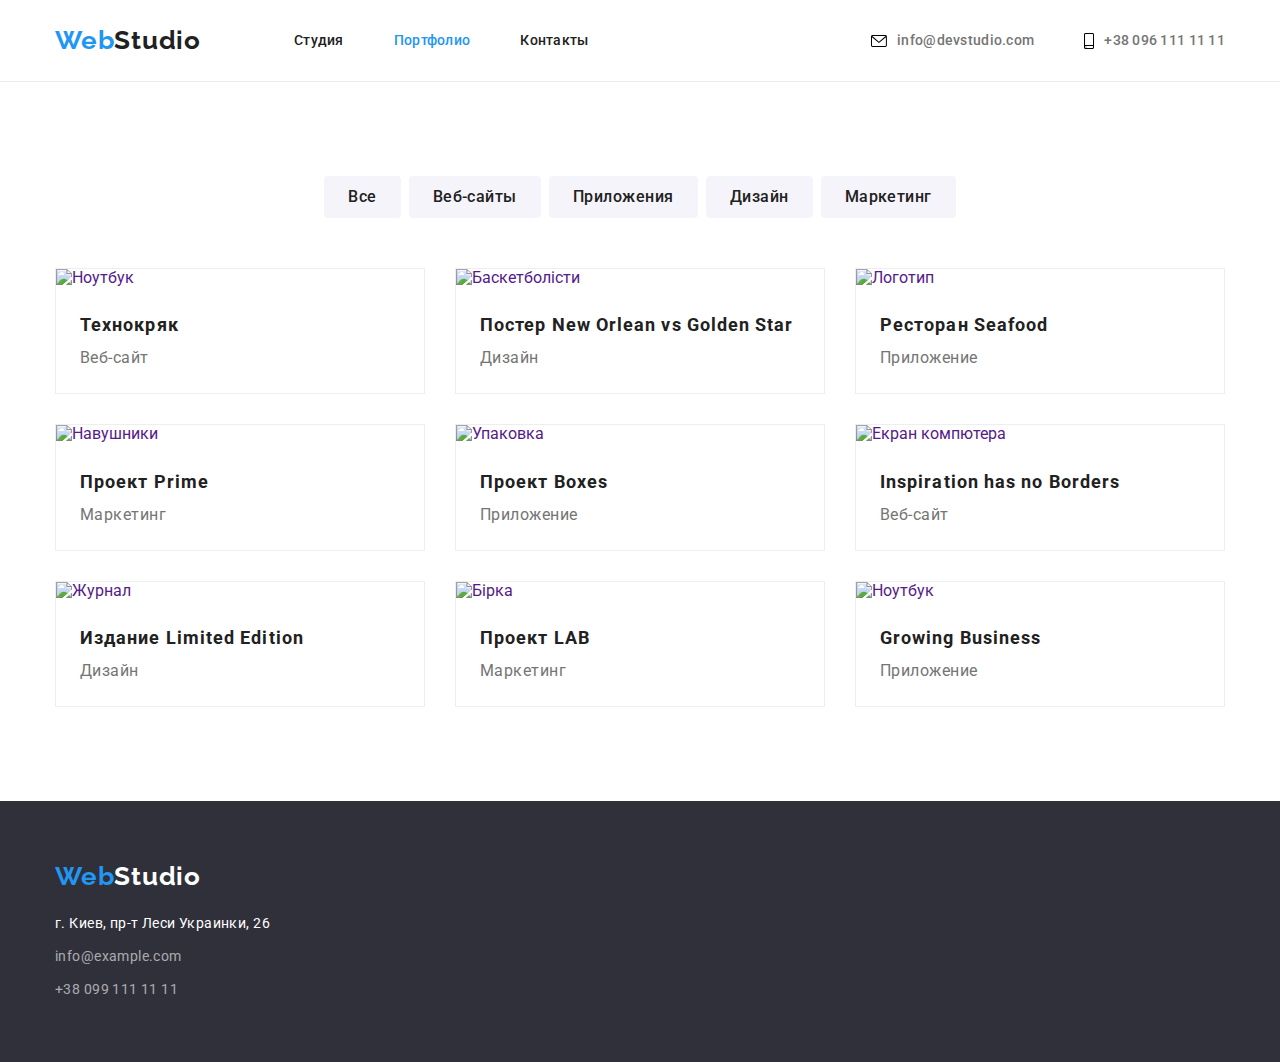
==== portfolio.html @ 0f7753a3 "добавлені декоративні елементи" ====
<!DOCTYPE html>
<html lang="ru">
<head>
    <meta charset="UTF-8">
    <meta name="viewport" content="width=device-width, initial-scale=1.0">
    <title>Document</title>
    <link
        href="https://fonts.googleapis.com/css2?family=Raleway:wght@700&family=Roboto:wght@400;500;700;900&display=swap"
        rel="stylesheet">
     <link rel="stylesheet" 
     href="https://cdnjs.cloudflare.com/ajax/libs/modern-normalize/1.0.0/modern-normalize.min.css">
    <link rel="stylesheet" href="./css/style.css">
</head>

<body class="page">
    <!--Шапка cайту-->
    <header class="box">
        <div class="header wraper portfolio-wraper">
            <nav class="box-navi">
                <a href="./index.html" lang="en" class="logo-link">
                    Web<span class="logo-link-studio">Studio</span>
                </a>
                <ul class="navi-items list">
                    <li class="menu-item">
                        <a href="./index.html" class="navi title">Студия</a>
                    </li>
                    <li class="menu-item">
                        <a href="./portfolio.html" class="navi title curent">Портфолио</a>
                    </li>
                    <li class="menu-item">
                        <a href="" class="navi title">Контакты</a>
                    </li>
                </ul>
            </nav>
            <address class="navi-address">
                <a href="mailto:info@devstudio.com" class="link-navi-address">
                    <svg class="img-address" width="16px">
                        <use href="./img/sprite.svg#icon-envelope-hover"></use> 
                    </svg>
                    info@devstudio.com</a>
                <a href="tel:+380961111111" class="link-navi-address">
                    <svg class="img-address-tell">
                        <use href="./img/sprite.svg#icon-smartphone"></use>
                    </svg>
                    +38 096 111 11 11</a>
            </address>
        </div>
    </header>
         <!--main-->
    <main>
        <section class="section">
         <div class="wraper wraper-portfolio">
             <h1 hidden>Нашы роботы</h1>
             <ul class="button-menu list">
                 <li class="button-link">
                     <button class="button-name" type="button">Все</button>
                 </li>
                 <li class="button-link">
                     <button class="button-name" type="button">Веб-сайты</button>
                 </li>
                 <li class="button-link">
                    <button class="button-name" type="button">Приложения</button>
                 </li>
                 <li class="button-link">
                    <button class="button-name" type="button">Дизайн</button>
                 </li>
                 <li class="button-link">
                    <button class="button-name" type="button">Маркетинг</button>
                 </li>
             </ul>
             <ul class="item-menu list">
                 <li class="work-sample">
                     <a class="link" href=""><img class="img-sample" src="./img/Portpholio/img1.jpg" alt="Ноутбук" width="370px" height="294px">
                         <div class="about-work">
                             <h2 class="work title">Технокряк</h2>
                             <p class="paragraph work">Веб-сайт</p>
                          </div>
                     </a>
                 </li>
                 <li class="work-sample">
                    <a class="link" href=""><img class="img-sample" src="./img/Portpholio/img2.jpg" alt="Баскетболісти" width="370px" height="294px">
                         <div class="about-work">
                             <h2 class="work title">Постер New Orlean vs Golden Star</h2>
                             <p class="paragraph work">Дизайн</p>
                         </div>
                     </a>
                 </li>
                 <li class="work-sample">
                     <a class="link" href=""><img class="img-sample" src="./img/Portpholio/img3.jpg" alt="Логотип" width="370px" height="294px">
                         <div class="about-work">
                             <h2 class="work title">Ресторан Seafood</h2>
                              <p class="paragraph work">Приложение</p>
                        </div>
                     </a>
                 </li>
                 <li class="work-sample">
                     <a class="link" href=""><img class="img-sample" src="./img/Portpholio/img4.jpg" alt="Навушники" width="370px" height="294px"> 
                         <div class="about-work">
                             <h2 class="work title">Проект Prime</h2>
                             <p class="paragraph work">Маркетинг</p>
                         </div>
                     </a>
                 </li>
                 <li class="work-sample">
                     <a class="link" href=""><img class="img-sample" src="./img/Portpholio/img5.jpg" alt="Упаковка" width="370px" height="294px">
                         <div class="about-work">
                             <h2 class="work title">Проект Boxes</h2>
                             <p class="paragraph work">Приложение</p>
                         </div>
                     </a>
                 </li>
                 <li class="work-sample">
                     <a class="link" href=""><img class="img-sample" src="./img/Portpholio/img6.jpg" alt="Екран компютера" width="370px" height="294px">
                         <div class="about-work">
                             <h2 class="work title">Inspiration has no Borders</h2>
                             <p class="paragraph work">Веб-сайт</p>
                        </div>
                     </a>
                 </li>
                <li class="work-sample">
                     <a class="link" href=""><img class="img-sample" src="./img/Portpholio/img7.jpg" alt="Журнал" width="370px" height="294px">
                         <div class="about-work">
                             <h2 class="work title">Издание Limited Edition</h2>
                              <p class="paragraph work">Дизайн</p>
                        </div>
                     </a>
                </li>
                <li class="work-sample">
                     <a class="link" href=""><img class="img-sample" src="./img/Portpholio/img8.jpg" alt="Бірка" width="370px" height="294px">
                         <div class="about-work">
                             <h2 class="work title">Проект LAB</h2>
                              <p class="paragraph work">Маркетинг</p>
                          </div>
                     </a>
                </li>
                <li class="work-sample">
                     <a class="link" href=""><img class="img-sample" src="./img/Portpholio/img9.jpg" alt="Ноутбук" width="370px" height="294px">
                         <div class="about-work">
                             <h2 class="work title">Growing Business</h2>
                             <p class="paragraph work">Приложение</p>
                         </div> 
                     </a>
                </li>
             </ul>
         </div>
        </section>
    </main>

    <!--Подвал-->
    <footer class="footer-section">
        <div class="footer-container wraper">
            <a href="./index.html" lang="en" class="logo-link">
                Web<span class="logo-studio-footer">Studio</span>
            </a>
            <address class="box-address">
                <p class="contacts">г. Киев, пр-т Леси Украинки, 26</p>
                <a href="mailto:info@example.com" class="footer-link contacts">info@example.com</a>
                <a href="tell:+380991111111" class="footer-link contacts">+38 099 111 11 11</a>
            </address>
        </div>
    </footer>

</body>

</html>
---- css/style.css ----
:root {
  --primery-text-color: #757575;
  --title-text-color: #212121;
  --accent-color: #2196f3;
  --primery-font: roboto, sans-serif;
}

/*================body=======================*/

.page {
  color: var(--primery-text-color);
  font-family: var(--primery-font);
}

*,
*::before,
*::after {
  margin: 0;
  padding: 0;
}

.title {
  color: var(--title-text-color);
  text-decoration: none;
}

.list {
  list-style: none;
  text-decoration: none;
}

.wraper {
  width: 1200px;
  padding-left: 15px;
  padding-right: 15px;
  /*outline: 1px solid red;*/
  margin-left: auto;
  margin-right: auto;
}

.img {
  display: block;
}

/*======================   header   ==================================*/
.box {
  border-bottom: 1px solid #ececec;
}

.box-navi {
  display: flex;
  margin-right: auto;
}

.header {
  display: flex;
}

.logo-link {
  color: var(--accent-color);
  font-size: 26px;
  line-height: 1.2;
  letter-spacing: 0.03em;
  font-weight: 700;
  text-decoration: none;
  font-family: Raleway, sans-serif;
}

.box-navi .logo-link {
  padding-top: 25px;
  padding-bottom: 25px;
}

.logo-link-studio {
  color: var(--title-text-color);
}

.navi-items {
  display: flex;
  align-items: center;
  margin-left: 93px;
}

.navi-items .navi {
  text-decoration: none;
  font-weight: 500;
  font-size: 14px;
  line-height: 1.14;
  letter-spacing: 0.02em;
}

.navi:hover,
.navi:focus {
  color: var(--accent-color);
}

.navi.curent {
  color: var(--accent-color);
}

.menu-item:nth-child(n + 2) {
  margin-left: 50px;
}

.navi-address {
  display: flex;
  align-items: center;
  /*padding-right: 15px;*/
}

.link-navi-address {
  color: var(--primery-text-color);
  font-weight: 500;
  font-size: 14px;
  line-height: 1.14;
  letter-spacing: 0.02em;
  font-style: normal;
  text-decoration: none;

  display: inline-flex;
  align-items: center;
}

.link-navi-address:first-child {
  margin-right: 50px;
}

.link-navi-address:hover,
.link-navi-address:focus {
  color: var(--accent-color);
}

.img-address {
  width: 16px;
  height: 12px;
  margin-right: 10px;
}

.img-address-tell {
  width: 10px;
  height: 16px;
  margin-right: 10px;
}

.img-address:hover,
.link-navi-address:hover {
  fill: var(--accent-color);
}

/*===========================   main   =============================*/

.hero-section {
  text-align: center;
  padding-top: 200px;
  padding-bottom: 200px;
  background-image: linear-gradient(
      rgba(47, 48, 58, 0.4),
      rgba(47, 48, 58, 0.4)
    ),
    url("../img/hero.jpg");
  background-repeat: no-repeat;
  background-size: cover;
}

.hero-title {
  color: #ffffff;
  font-weight: 900;
  font-size: 44px;
  line-height: 1.36;

  letter-spacing: 0.06em;
  text-transform: uppercase;
  width: 696px;

  margin-top: 0px;
  margin-bottom: 30px;
  margin-left: auto;
  margin-right: auto;
}

.button {
  color: #ffffff;
  background: #2196f3;
  border-color: transparent;
  font: var(--primery-font);
  font-weight: 700;
  font-size: 16px;
  line-height: 1.87;
  letter-spacing: 0.06em;

  padding: 10px 32px;
  border-radius: 4px;
  box-shadow: 0px 4px 4px rgba(0, 0, 0, 0.15);
  cursor: pointer;
  /*display: flex;
  align-items: center;
  text-align: center;*/
}

/*==================================   priority   ==============================*/
.priority-section {
  padding-bottom: 94px;
  padding-top: 94px;
  /*padding-left: 15px;
  padding-right: 15px;*/
}

.priority-list {
  margin-top: 0px;
  margin-left: 0px;

  display: flex;
  justify-content: space-between;
}

.priority-boxes {
  width: 270px;
}

.priority-boxes::before {
  content: "";
  display: block;
  width: 100%;
  height: 120px;
  border-radius: 4px;
  background: #f5f4fa;
  margin-bottom: 30px;

  background-repeat: no-repeat;
  background-position: center;
  background-size: 70px 70px;
}

.priority-img::before {
  background-image: url("../img/logo/antenna.svg");
}

.clock-priority-img::before {
  background-image: url("../img/logo/clock.svg");
}

.diagram-priority-img::before {
  background-image: url("../img/logo/diagram.svg");
}

.astronaut-priority-img::before {
  background-image: url("../img/logo/astronaut.svg");
}

.priority-name {
  font-weight: 700;
  font-size: 14px;
  line-height: 1.14;
  letter-spacing: 0.03em;
  text-transform: uppercase;

  margin-top: 0px;
  margin-bottom: 10px;
}

.article {
  font-weight: 400;
  font-size: 14px;
  line-height: 1.71;
  letter-spacing: 0.03em;

  margin: 0px;
}

/*===========================   what-we-do   ==========================*/
.what-we-do-section {
  padding-bottom: 94px;
}

.what-we-do .title {
  font-weight: 700;
  font-size: 36px;
  line-height: 1.16;
  text-align: center;
  letter-spacing: 0.03em;

  margin-top: 0px;
  margin-bottom: 50px;
  margin-left: auto;
  margin-right: auto;
  text-align: center;
}

.what-we-do-list {
  margin-left: 0;

  display: flex;
}

.what-we-do-img:not(:first-child) {
  margin-left: 30px;
}

/*=============================   comand   ===========================*/
.comand-section {
  background-color: #f5f4fa;
  padding-bottom: 94px;
  padding-top: 94px;
}

.comand-title {
  font-weight: 700;
  font-size: 36px;
  line-height: 1.16;
  text-align: center;
  letter-spacing: 0.03em;

  margin-bottom: 50px;
}

.comand-list {
  display: flex;
  justify-content: space-between;
}

.img-comand {
  margin-bottom: 30px;
}

.comand-name {
  font-weight: 500;
  font-size: 16px;
  line-height: 1.19;
  text-align: center;
  letter-spacing: 0.03em;

  margin-bottom: 10px;
}

.profession {
  font-weight: 400;
  font-size: 16px;
  line-height: 1.19;
  text-align: center;
  letter-spacing: 0.03em;

  margin-top: 0px;
  margin-bottom: 0px;
  padding-bottom: 30px;
}

.card {
  border: 1px solid transparent;
  box-shadow: 0px 1px 3px rgba(0, 0, 0, 0.12), 0px 1px 1px rgba(0, 0, 0, 0.14),
    0px 2px 1px rgba(0, 0, 0, 0.2);
}

/*.card:not(:first-child) {
  margin-left: 30px;
}*/
/*================================   footer   ============================*/
.footer-section {
  background-color: #2f303a;
  padding-bottom: 60px;
  padding-top: 60px;
}

.footer-container {
  padding-right: 15px;
  padding-left: 15px;
}

.footer-container .logo-link {
  display: block;
  margin-bottom: 20px;
}

.logo-studio-footer {
  color: #ffffff;
}

.box-address {
  color: #ffffff;
  font-weight: 400;
  font-size: 14px;
  line-height: 1.71;
  letter-spacing: 0.03em;
  font-style: normal;
}

.footer-link {
  color: rgba(255, 255, 255, 0.6);
  font-weight: 400;
  font-size: 14px;
  line-height: 1.71;
  letter-spacing: 0.03em;
  text-decoration: none;
  display: block;
}

.box-address .contacts:not(:last-child) {
  margin-bottom: 9px;
}

/*=================================      !!!   Portfolio  !!!   =================================*/
.section {
  padding-bottom: 94px;
  padding-top: 94px;
}
/*=============================   buttons   ============================*/

.wraper-portfolio {
  padding-right: 15px;
  padding-left: 15px;
}

.button-menu {
  margin-bottom: 50px;

  display: flex;
  justify-content: center;
}

.button-name {
  color: var(--title-text-color);
  background-color: #f5f4fa;
  font-weight: 500;
  font-size: 16px;
  line-height: 1.62;
  text-align: center;
  letter-spacing: 0.03em;
  font-family: var(--primery-font);
  border-color: transparent;
  border-radius: 4px;
  cursor: pointer;

  padding: 6px 22px;
}

.button-link:nth-child(n + 2) {
  margin-left: 8px;
}

.button-name:hover,
.button-name:focus {
  background-color: var(--accent-color);
  color: #ffffff;
}

/*======================   item-menu   =======================*/
.item-menu {
  display: flex;
  flex-wrap: wrap;
}

.work-sample {
  border: 1px solid #eeeeee;
  margin-right: 30px;
  margin-bottom: 30px;
  width: 370px;
}

.work-sample:nth-child(3n) {
  margin-right: 0;
}

.work-sample:nth-last-child(-n + 3) {
  margin-bottom: 0;
}

.work {
  font-weight: 700;
  font-size: 18px;
  line-height: 2;
  letter-spacing: 0.06em;
}

.paragraph {
  font-weight: 400;
  font-size: 16px;
  line-height: 1.87;
  letter-spacing: 0.03em;
  color: var(--primery-text-color);
}

.link {
  text-decoration: none;
}

.img-sample {
  margin-bottom: 0px;
}
.about-work {
  padding: 20px 24px;
}
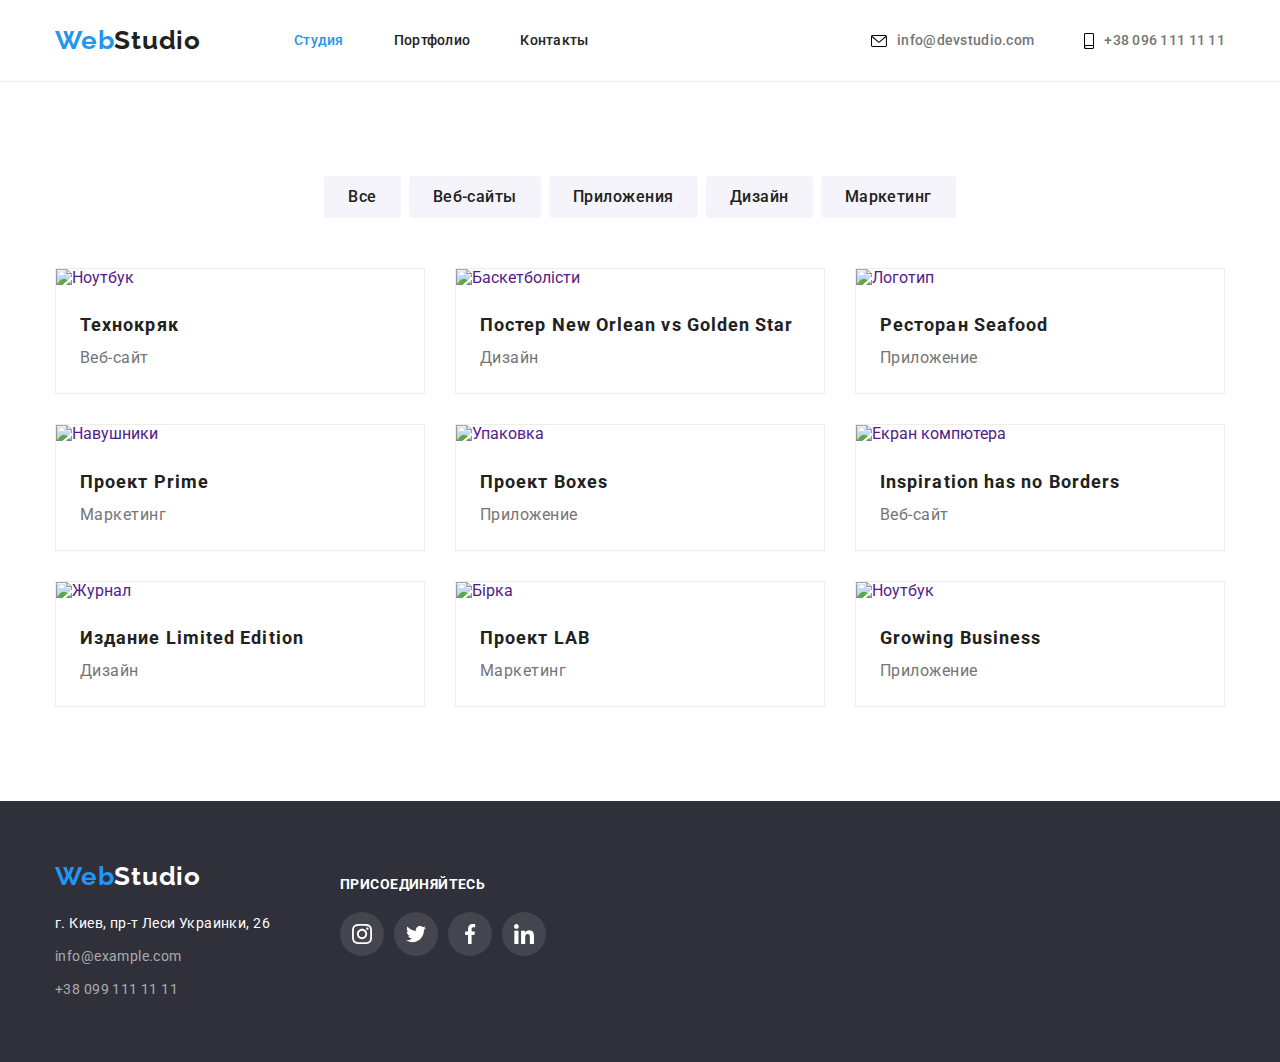
==== commit 78310155: "Site with sprite" ====
--- a/portfolio.html
+++ b/portfolio.html
@@ -15,17 +15,17 @@
 <body class="page">
     <!--Шапка cайту-->
     <header class="box">
-        <div class="header wraper portfolio-wraper">
+        <div class="header wraper">
             <nav class="box-navi">
                 <a href="./index.html" lang="en" class="logo-link">
                     Web<span class="logo-link-studio">Studio</span>
                 </a>
                 <ul class="navi-items list">
                     <li class="menu-item">
-                        <a href="./index.html" class="navi title">Студия</a>
+                        <a href="" class="navi title curent">Студия</a>
                     </li>
                     <li class="menu-item">
-                        <a href="./portfolio.html" class="navi title curent">Портфолио</a>
+                        <a href="./portfolio.html" class="navi title">Портфолио</a>
                     </li>
                     <li class="menu-item">
                         <a href="" class="navi title">Контакты</a>
@@ -34,8 +34,8 @@
             </nav>
             <address class="navi-address">
                 <a href="mailto:info@devstudio.com" class="link-navi-address">
-                    <svg class="img-address" width="16px">
-                        <use href="./img/sprite.svg#icon-envelope-hover"></use> 
+                    <svg class="img-address">
+                        <use href="./img/sprite.svg#icon-envelope-hover"></use>
                     </svg>
                     info@devstudio.com</a>
                 <a href="tel:+380961111111" class="link-navi-address">
@@ -149,14 +149,49 @@
     <!--Подвал-->
     <footer class="footer-section">
         <div class="footer-container wraper">
-            <a href="./index.html" lang="en" class="logo-link">
-                Web<span class="logo-studio-footer">Studio</span>
-            </a>
-            <address class="box-address">
-                <p class="contacts">г. Киев, пр-т Леси Украинки, 26</p>
-                <a href="mailto:info@example.com" class="footer-link contacts">info@example.com</a>
-                <a href="tell:+380991111111" class="footer-link contacts">+38 099 111 11 11</a>
-            </address>
+            <div class="footer-box">
+                <a href="./index.html" lang="en" class="logo-link">
+                    Web<span class="logo-studio-footer">Studio</span>
+                </a>
+                <address class="box-address">
+                    <p class="contacts">г. Киев, пр-т Леси Украинки, 26</p>
+                    <a href="mailto:info@example.com" class="footer-link contacts">info@example.com</a>
+                    <a href="tell:+380991111111" class="footer-link contacts">+38 099 111 11 11</a>
+                </address>
+            </div>
+            <div class="footer-social-address">
+                <h2 class="footer-title title">присоединяйтесь</h2>
+                <ul class="social-item list">
+                    <li class="social-network-box">
+                        <a href="#" class="social-network social-footer">
+                            <svg class="footer-icon icon">
+                                <use href="../img/sprite.svg#icon-instagram"></use>
+                            </svg>
+                        </a>
+                    </li>
+                    <li class="social-network-box">
+                        <a href="#" class="social-network social-footer">
+                            <svg class="footer-icon icon">
+                                <use href="../img/sprite.svg#icon-twitter"></use>
+                            </svg>
+                        </a>
+                    </li>
+                    <li class="social-network-box">
+                        <a href="#" class="social-network social-footer">
+                            <svg class="footer-icon icon">
+                                <use href="./img/sprite.svg#icon-facebook"></use>
+                            </svg>
+                        </a>
+                    </li>
+                    <li class="social-network-box">
+                        <a href="#" class="social-network social-footer">
+                            <svg class="footer-icon icon">
+                                <use href="./img/sprite.svg#icon-linkedin"></use>
+                            </svg>
+                        </a>
+                    </li>
+                </ul>
+            </div>
         </div>
     </footer>
 
--- a/css/style.css
+++ b/css/style.css
@@ -341,18 +341,131 @@
 
   margin-top: 0px;
   margin-bottom: 0px;
-  padding-bottom: 30px;
+  padding-bottom: 16px;
 }
 
 .card {
   border: 1px solid transparent;
   box-shadow: 0px 1px 3px rgba(0, 0, 0, 0.12), 0px 1px 1px rgba(0, 0, 0, 0.14),
     0px 2px 1px rgba(0, 0, 0, 0.2);
-}
-
-/*.card:not(:first-child) {
-  margin-left: 30px;
-}*/
+  background-color: #ffffff;
+}
+
+.social-item {
+  display: flex;
+  justify-content: center;
+  align-items: center;
+
+  padding-bottom: 30px;
+}
+
+.social-network {
+  border-radius: 50%;
+  width: 44px;
+  height: 44px;
+  background-color: #ffffff;
+
+  display: flex;
+  justify-content: center;
+  align-items: center;
+}
+
+.social-network-box {
+  margin-right: 10px;
+}
+
+.social-network-box:last-child {
+  margin-right: 0px;
+}
+
+.social-network:hover
+.social-network:focus {
+  background-color: var(--accent-color);
+}
+
+.icon {
+  width: 20px;
+  height: 20px;
+  fill: #afb1b8;
+}
+
+.social-network:hover .icon
+.social-network:focus .icon {
+  fill: #ffffff;
+}
+
+/*============================== customer section ========================*/
+.customer-title {
+font-weight: 700;
+font-size: 36px;
+line height: 1.17;
+text-align: center;
+letter-spacing: 0.03em;
+
+margin-bottom: 50px;
+}
+
+.customer-section {
+  padding-top: 94px;
+  padding-bottom: 94px;
+}
+
+.customer-list {
+display: flex;
+justify-content: space-between;
+}
+
+.link-icon {
+width: 170px;
+height: 90px;
+border: 1px solid #AFB1B8;
+border-radius: 4px;
+display: flex;
+justify-content: center;
+align-items: center;
+}
+
+.link-icon:hover {
+  border-color:  var(--accent-color);
+}
+
+.link-icon:hover .logo-icon {
+  fill: var(--accent-color);
+}
+
+
+
+.logo-icon {
+ width: 44px;
+ height: 49px;
+ fill: #AFB1B8;
+}
+
+.second {
+ width: 40px;
+ height: 52px;
+}
+
+.third {
+ width: 41px;
+ height: 42px;
+}
+
+.fourth {
+ width: 80px;
+ height: 42px;
+}
+
+.fifth {
+ width: 59px;
+ height: 47px;
+}
+
+ .sixth {
+ width: 88px;
+ height: 45px;
+}
+
 /*================================   footer   ============================*/
 .footer-section {
   background-color: #2f303a;
@@ -396,6 +509,41 @@
 .box-address .contacts:not(:last-child) {
   margin-bottom: 9px;
 }
+
+.footer-title {
+  color: #ffffff;
+  font-weight: 700;
+  font-size: 14px;
+  line-height: 1.14;
+  letter-spacing: 0.03em;
+  text-transform: uppercase;
+  margin-bottom: 20px;
+}
+
+.social-footer {
+  background: rgba(255, 255, 255, 0.1);
+}
+
+.social-footer:hover {
+  background-color: var(--accent-color);
+}
+
+.footer-icon {
+  fill: #ffffff;
+}
+
+.footer-container {
+  display: flex;
+}
+
+.footer-social-address {
+  margin-left: 70px;
+  display: flex;
+  flex-direction: column;
+  justify-content: center;
+}
+
+
 
 /*=================================      !!!   Portfolio  !!!   =================================*/
 .section {
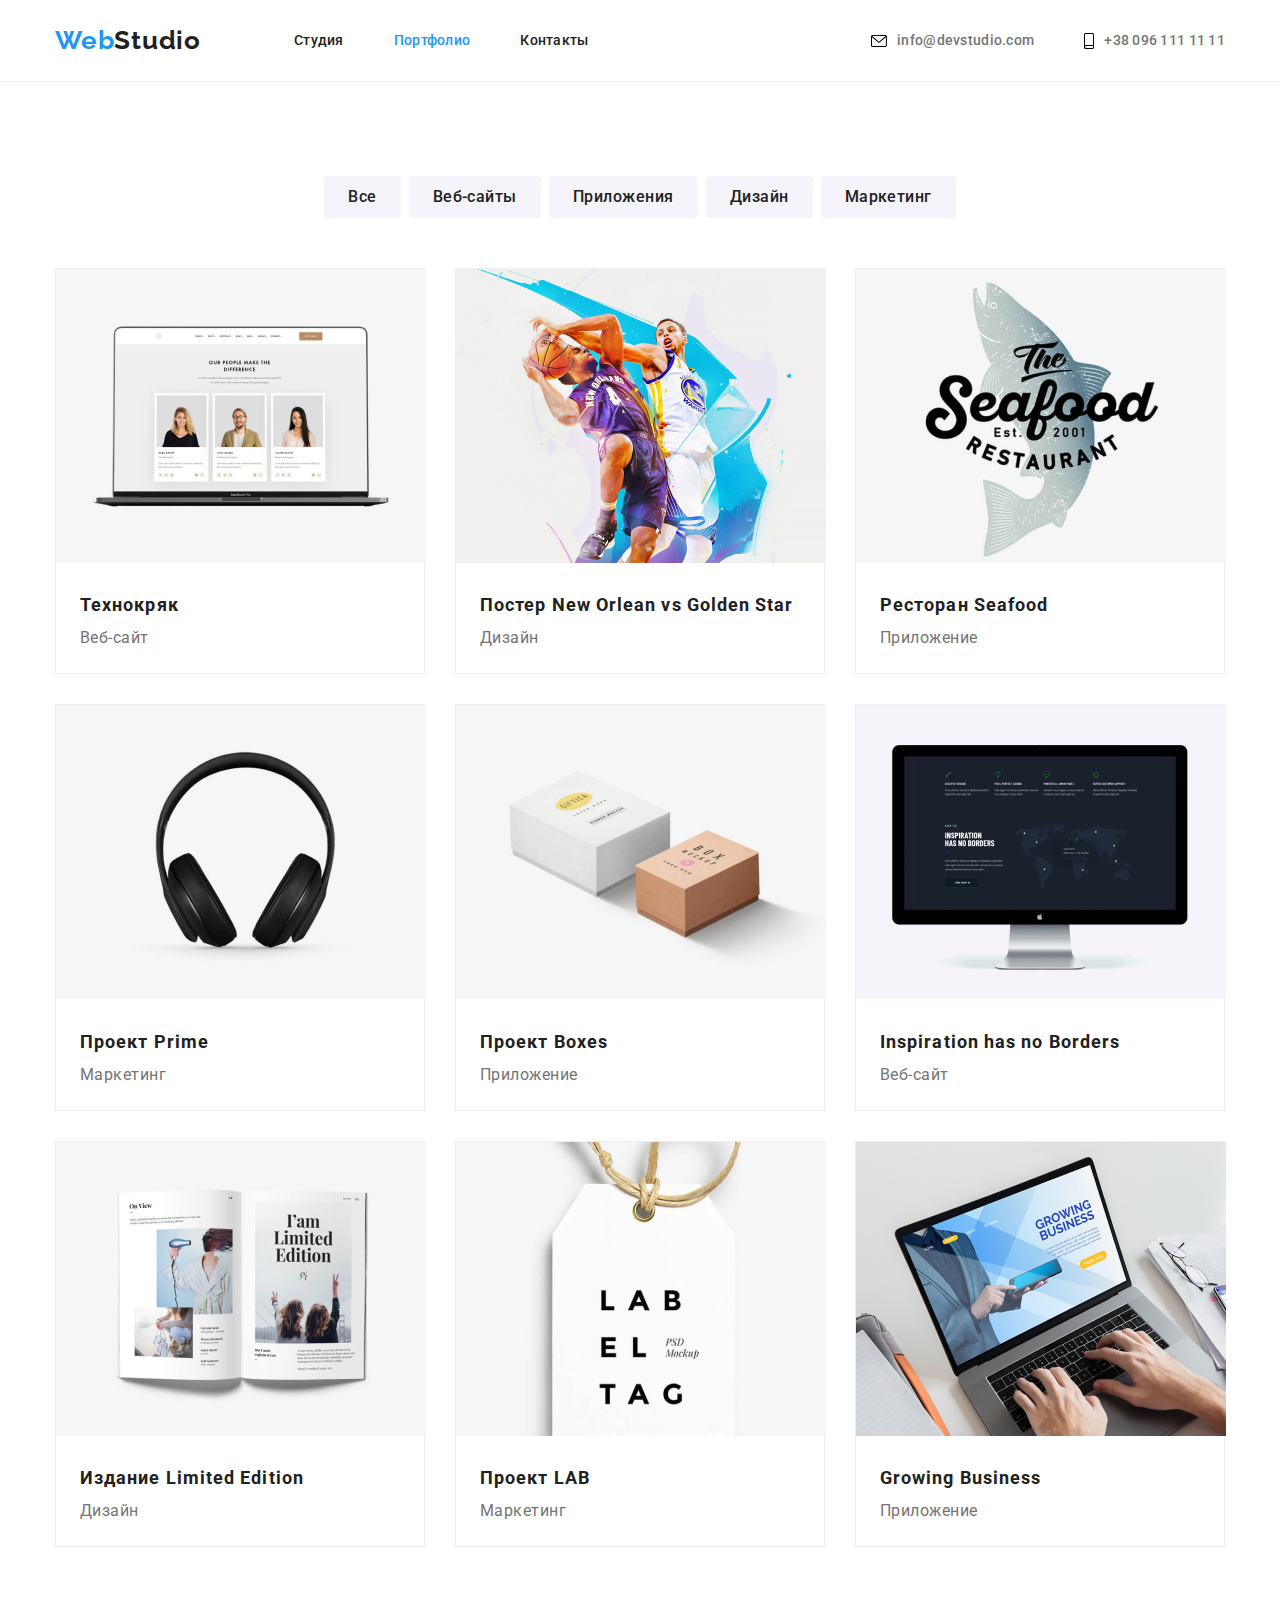
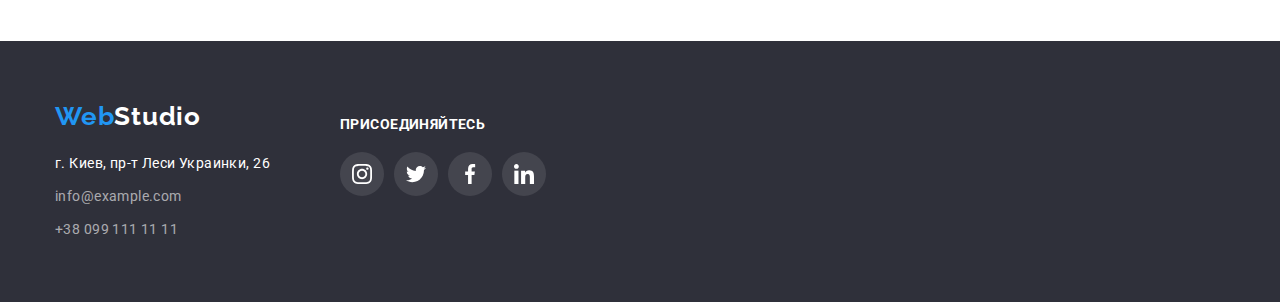
==== commit d0272415: "Update portfolio.html" ====
--- a/portfolio.html
+++ b/portfolio.html
@@ -22,10 +22,10 @@
                 </a>
                 <ul class="navi-items list">
                     <li class="menu-item">
-                        <a href="" class="navi title curent">Студия</a>
+                        <a href="./index.html" class="navi title">Студия</a>
                     </li>
                     <li class="menu-item">
-                        <a href="./portfolio.html" class="navi title">Портфолио</a>
+                        <a href="./portfolio.html" class="navi title curent">Портфолио</a>
                     </li>
                     <li class="menu-item">
                         <a href="" class="navi title">Контакты</a>
@@ -70,7 +70,7 @@
              </ul>
              <ul class="item-menu list">
                  <li class="work-sample">
-                     <a class="link" href=""><img class="img-sample" src="./img/Portpholio/img1.jpg" alt="Ноутбук" width="370px" height="294px">
+                     <a class="link" href=""><img class="img-sample" src="./img/portpholio/img1.jpg" alt="Ноутбук" width="370px" height="294px">
                          <div class="about-work">
                              <h2 class="work title">Технокряк</h2>
                              <p class="paragraph work">Веб-сайт</p>
@@ -78,7 +78,7 @@
                      </a>
                  </li>
                  <li class="work-sample">
-                    <a class="link" href=""><img class="img-sample" src="./img/Portpholio/img2.jpg" alt="Баскетболісти" width="370px" height="294px">
+                    <a class="link" href=""><img class="img-sample" src="./img/portpholio/img2.jpg" alt="Баскетболісти" width="370px" height="294px">
                          <div class="about-work">
                              <h2 class="work title">Постер New Orlean vs Golden Star</h2>
                              <p class="paragraph work">Дизайн</p>
@@ -86,7 +86,7 @@
                      </a>
                  </li>
                  <li class="work-sample">
-                     <a class="link" href=""><img class="img-sample" src="./img/Portpholio/img3.jpg" alt="Логотип" width="370px" height="294px">
+                     <a class="link" href=""><img class="img-sample" src="./img/portpholio/img3.jpg" alt="Логотип" width="370px" height="294px">
                          <div class="about-work">
                              <h2 class="work title">Ресторан Seafood</h2>
                               <p class="paragraph work">Приложение</p>
@@ -94,7 +94,7 @@
                      </a>
                  </li>
                  <li class="work-sample">
-                     <a class="link" href=""><img class="img-sample" src="./img/Portpholio/img4.jpg" alt="Навушники" width="370px" height="294px"> 
+                     <a class="link" href=""><img class="img-sample" src="./img/portpholio/img4.jpg" alt="Навушники" width="370px" height="294px"> 
                          <div class="about-work">
                              <h2 class="work title">Проект Prime</h2>
                              <p class="paragraph work">Маркетинг</p>
@@ -102,7 +102,7 @@
                      </a>
                  </li>
                  <li class="work-sample">
-                     <a class="link" href=""><img class="img-sample" src="./img/Portpholio/img5.jpg" alt="Упаковка" width="370px" height="294px">
+                     <a class="link" href=""><img class="img-sample" src="./img/portpholio/img5.jpg" alt="Упаковка" width="370px" height="294px">
                          <div class="about-work">
                              <h2 class="work title">Проект Boxes</h2>
                              <p class="paragraph work">Приложение</p>
@@ -110,7 +110,7 @@
                      </a>
                  </li>
                  <li class="work-sample">
-                     <a class="link" href=""><img class="img-sample" src="./img/Portpholio/img6.jpg" alt="Екран компютера" width="370px" height="294px">
+                     <a class="link" href=""><img class="img-sample" src="./img/portpholio/img6.jpg" alt="Екран компютера" width="370px" height="294px">
                          <div class="about-work">
                              <h2 class="work title">Inspiration has no Borders</h2>
                              <p class="paragraph work">Веб-сайт</p>
@@ -118,7 +118,7 @@
                      </a>
                  </li>
                 <li class="work-sample">
-                     <a class="link" href=""><img class="img-sample" src="./img/Portpholio/img7.jpg" alt="Журнал" width="370px" height="294px">
+                     <a class="link" href=""><img class="img-sample" src="./img/portpholio/img7.jpg" alt="Журнал" width="370px" height="294px">
                          <div class="about-work">
                              <h2 class="work title">Издание Limited Edition</h2>
                               <p class="paragraph work">Дизайн</p>
@@ -126,7 +126,7 @@
                      </a>
                 </li>
                 <li class="work-sample">
-                     <a class="link" href=""><img class="img-sample" src="./img/Portpholio/img8.jpg" alt="Бірка" width="370px" height="294px">
+                     <a class="link" href=""><img class="img-sample" src="./img/portpholio/img8.jpg" alt="Бірка" width="370px" height="294px">
                          <div class="about-work">
                              <h2 class="work title">Проект LAB</h2>
                               <p class="paragraph work">Маркетинг</p>
@@ -134,7 +134,7 @@
                      </a>
                 </li>
                 <li class="work-sample">
-                     <a class="link" href=""><img class="img-sample" src="./img/Portpholio/img9.jpg" alt="Ноутбук" width="370px" height="294px">
+                     <a class="link" href=""><img class="img-sample" src="./img/portpholio/img9.jpg" alt="Ноутбук" width="370px" height="294px">
                          <div class="about-work">
                              <h2 class="work title">Growing Business</h2>
                              <p class="paragraph work">Приложение</p>
